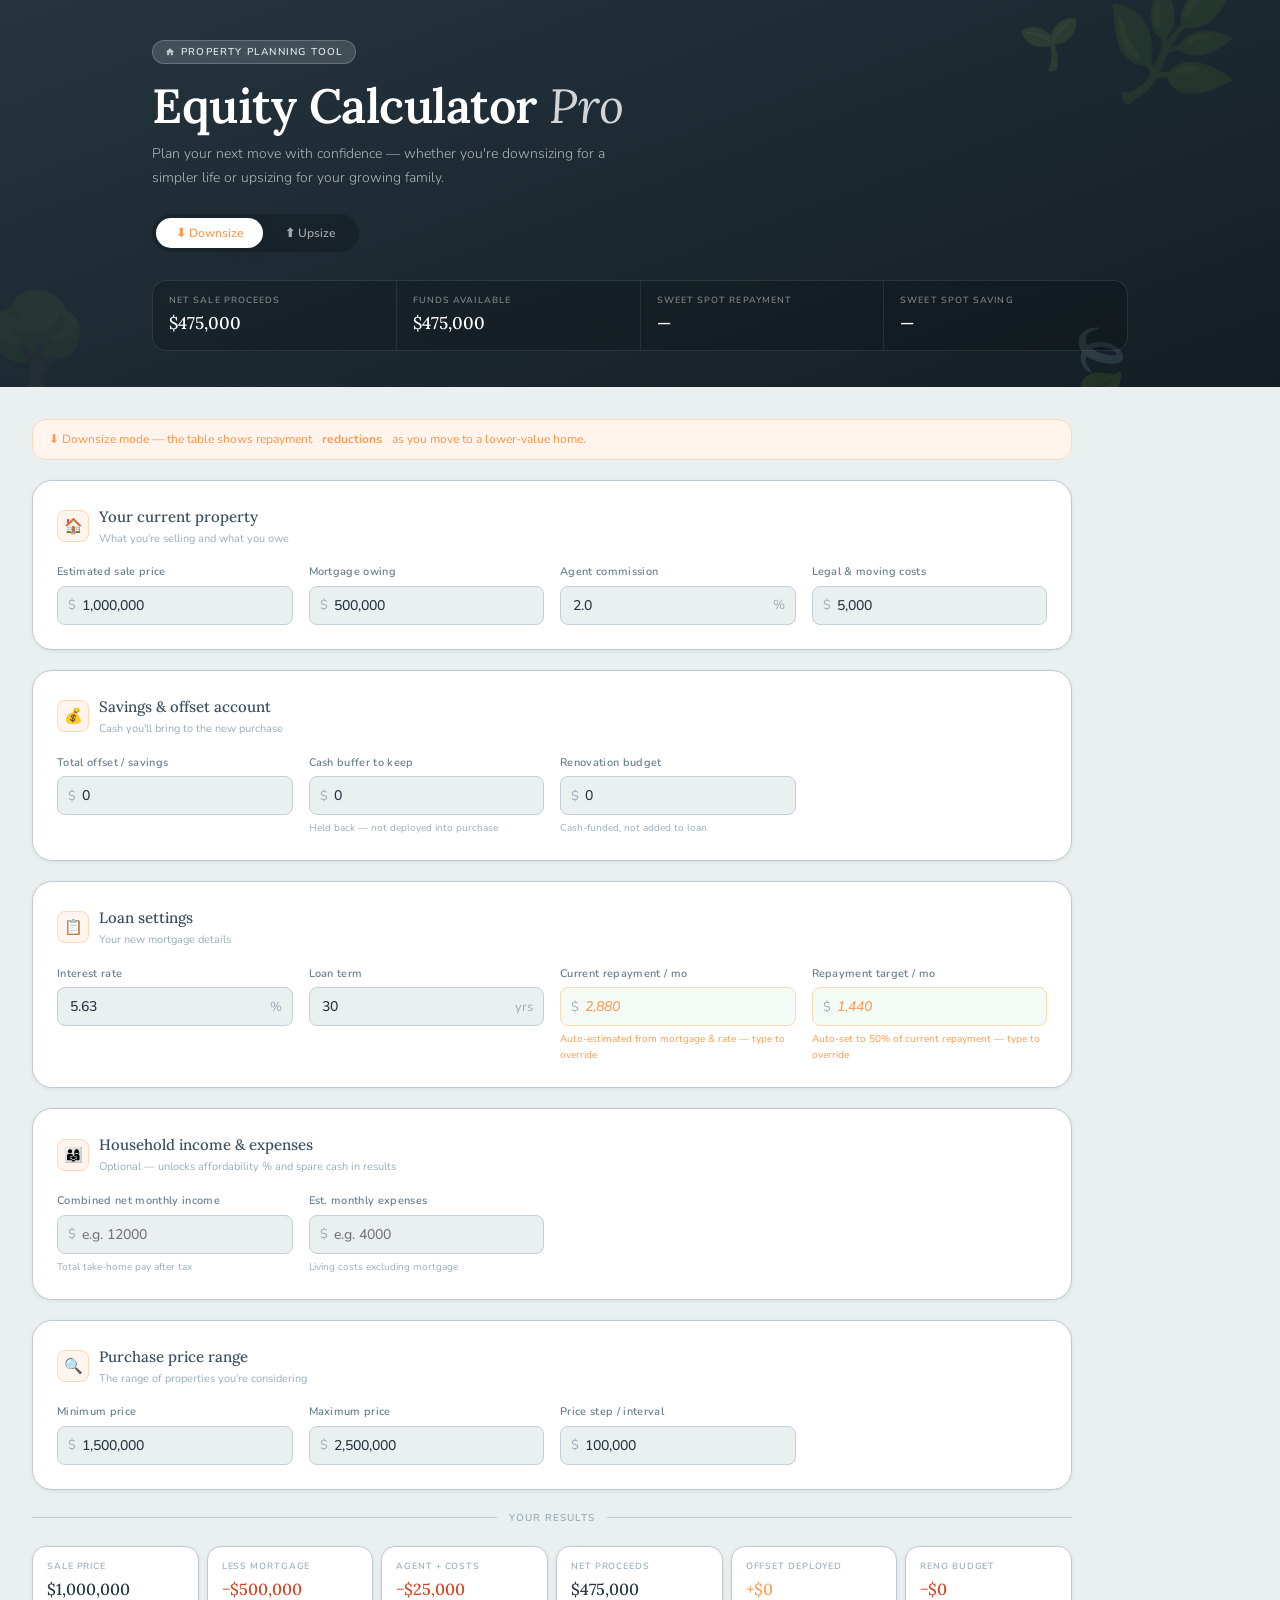
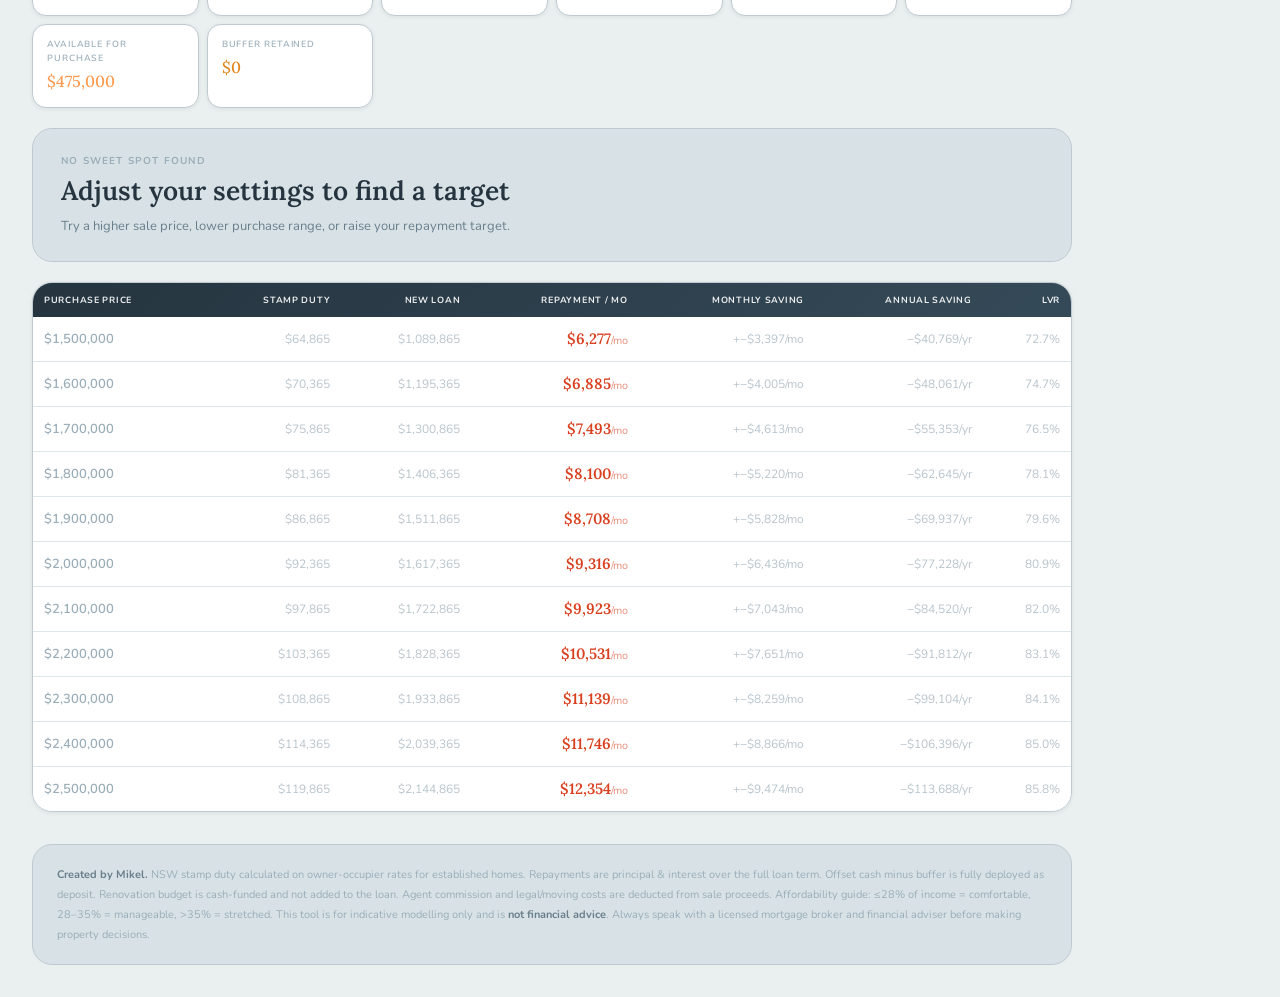
==== EquityPro.html @ c8679373 "Add files via upload" ====
<!DOCTYPE html>
<html lang="en">
<head>
<meta charset="UTF-8">
<meta name="viewport" content="width=device-width, initial-scale=1.0">
<title>Equity Calculator Pro</title>
<link href="https://fonts.googleapis.com/css2?family=Lora:ital,wght@0,400;0,500;0,600;1,400&family=Nunito:wght@300;400;500;600;700&display=swap" rel="stylesheet">
<style>
  :root {
    --sage:       #ff9b51;
    --sage-mid:   #ff8535;
    --sage-pale:  #ffd8b4;
    --sage-wash:  #fff5ee;
    --stone-pale: #bfc9d1;
    --stone-wash: #d8e2e6;
    --cream:      #eaefef;
    --cream2:     #dde6e8;
    --warm-white: #ffffff;
    --ink:        #25343f;
    --ink-mid:    #3d5060;
    --ink-soft:   #6a7f8c;
    --ink-ghost:  #9aadb8;
    --ink-mist:   #c4d0d8;
    --terracotta: #d94020;
    --sky:        #ff9b51;
    --sky-pale:   #fff0e2;
    --gold:       #e08820;
    --green-pill: #2d6a45;
    --green-bg:   #e4f0ea;
    --amber-pill: #8a5e10;
    --amber-bg:   #fdf0d8;
    --rose-pill:  #8a2a2a;
    --rose-bg:    #fae8e8;
    --r:    8px;
    --r-lg: 14px;
    --r-xl: 20px;
    --shadow-sm: 0 1px 4px rgba(37,52,63,0.08);
    --shadow:    0 3px 14px rgba(37,52,63,0.12);
    /* theme tokens — overridden for upsize */
    --t-hdr1: #25343f; --t-hdr2: #1c2830; --t-hdr3: #131d24;
    --t-accent: #ff9b51;
    --t-accent-pale: #fff5ee;
    --t-accent-border: #ffd8b4;
    --t-focus: rgba(255,155,81,0.15);
    --t-th1: #25343f; --t-th2: #354a58;
    --t-sweet1: #fff5ee; --t-sweet2: #ffe8d0; --t-sweet-bd: #ffd8b4;
  }

  body.up {
    --t-hdr1: #1c2830; --t-hdr2: #131d24; --t-hdr3: #0c151a;
    --t-accent: #ff8535;
    --t-accent-pale: #fff0e2;
    --t-accent-border: #ffcc98;
    --t-focus: rgba(255,133,53,0.15);
    --t-th1: #1c2830; --t-th2: #25343f;
    --t-sweet1: #fff0e2; --t-sweet2: #ffdfbc; --t-sweet-bd: #ffcc98;
    background: #e2eaee;
  }

  *, *::before, *::after { box-sizing: border-box; margin: 0; padding: 0; }
  html { scroll-behavior: smooth; }

  body {
    font-family: 'Nunito', sans-serif;
    background: var(--cream);
    color: var(--ink);
    min-height: 100vh;
    font-size: 14px;
    line-height: 1.6;
    transition: background 0.4s ease;
  }

  body::before {
    content: '';
    position: fixed; inset: 0;
    background-image: url("data:image/svg+xml,%3Csvg width='60' height='60' viewBox='0 0 60 60' xmlns='http://www.w3.org/2000/svg'%3E%3Cg fill='none' fill-rule='evenodd'%3E%3Cg fill='%23ff9b51' fill-opacity='0.03'%3E%3Ccircle cx='30' cy='30' r='1'/%3E%3C/g%3E%3C/g%3E%3C/svg%3E");
    pointer-events: none; z-index: 0;
  }

  /* ── HEADER ── */
  .header {
    position: relative; z-index: 1;
    background: linear-gradient(160deg, var(--t-hdr1) 0%, var(--t-hdr2) 55%, var(--t-hdr3) 100%);
    padding: 0; overflow: hidden;
    transition: background 0.4s ease;
  }
  .header-leaves { position: absolute; inset: 0; overflow: hidden; pointer-events: none; }
  .leaf { position: absolute; opacity: 0.12; font-size: 80px; line-height: 1; animation: sway 8s ease-in-out infinite alternate; }
  .leaf:nth-child(1) { top: -10px; right: 40px; font-size: 110px; animation-delay: 0s; }
  .leaf:nth-child(2) { bottom: -15px; right: 140px; font-size: 70px; animation-delay: -3s; }
  .leaf:nth-child(3) { top: 20px; right: 200px; font-size: 50px; animation-delay: -5s; }
  .leaf:nth-child(4) { bottom: 0; left: -20px; font-size: 90px; animation-delay: -2s; opacity: 0.07; }
  @keyframes sway { from { transform: rotate(-4deg) scale(1); } to { transform: rotate(4deg) scale(1.04); } }

  .header-inner { max-width: 1040px; margin: 0 auto; padding: 2.5rem 2rem 2.25rem; position: relative; z-index: 1; }
  .header-eyebrow {
    display: inline-flex; align-items: center; gap: 6px;
    background: rgba(255,255,255,0.15); border: 1px solid rgba(255,255,255,0.2);
    border-radius: 20px; padding: 3px 12px;
    font-size: 10px; letter-spacing: 0.12em; text-transform: uppercase;
    color: rgba(255,255,255,0.85); font-weight: 600; margin-bottom: 1rem;
  }
  .header-eyebrow svg { width: 10px; height: 10px; opacity: 0.8; }
  .header h1 { font-family: 'Lora', Georgia, serif; font-size: clamp(1.9rem, 4.5vw, 3rem); font-weight: 600; color: #fff; line-height: 1.1; margin-bottom: 0.6rem; letter-spacing: -0.01em; }
  .header h1 em { font-style: italic; font-weight: 400; color: rgba(255,255,255,0.8); }
  .header-sub { font-size: 14px; color: rgba(255,255,255,0.65); font-weight: 300; max-width: 500px; line-height: 1.7; }

  .mode-toggle { display: inline-flex; margin-top: 1.5rem; background: rgba(0,0,0,0.2); border-radius: 30px; padding: 4px; gap: 2px; }
  .mode-btn { padding: 7px 20px; border-radius: 26px; font-family: 'Nunito', sans-serif; font-size: 12px; font-weight: 600; border: none; cursor: pointer; transition: all 0.25s ease; color: rgba(255,255,255,0.6); background: transparent; }
  .mode-btn.active { background: #fff; color: var(--t-accent); box-shadow: var(--shadow); }

  .header-stats { display: flex; gap: 0; margin-top: 1.75rem; background: rgba(0,0,0,0.18); border-radius: var(--r-lg); overflow: hidden; border: 1px solid rgba(255,255,255,0.1); flex-wrap: wrap; }
  .hstat { flex: 1; min-width: 130px; padding: 12px 16px; border-right: 1px solid rgba(255,255,255,0.08); }
  .hstat:last-child { border-right: none; }
  .hstat-l { font-size: 9px; letter-spacing: 0.12em; text-transform: uppercase; color: rgba(255,255,255,0.45); font-weight: 600; margin-bottom: 3px; }
  .hstat-v { font-family: 'Lora', serif; font-size: 17px; color: #fff; font-weight: 500; }

  /* ── PAGE ── */
  .page { max-width: 1400px; margin: 0 auto; padding: 2rem; position: relative; z-index: 1; }
  .section-head { display: flex; align-items: center; gap: 10px; margin-bottom: 1rem; }
  .section-icon { width: 32px; height: 32px; background: var(--t-accent-pale); border: 1px solid var(--t-accent-border); border-radius: 8px; display: flex; align-items: center; justify-content: center; font-size: 15px; flex-shrink: 0; transition: background 0.35s, border-color 0.35s; }
  .section-title { font-family: 'Lora', serif; font-size: 15px; font-weight: 500; color: var(--ink-mid); }
  .section-sub { font-size: 11px; color: var(--ink-ghost); margin-top: 1px; }

  .card { background: var(--warm-white); border: 1px solid var(--stone-pale); border-radius: var(--r-xl); padding: 1.5rem; margin-bottom: 1.25rem; box-shadow: var(--shadow-sm); transition: box-shadow 0.2s; }
  .card:hover { box-shadow: var(--shadow); }

  .inner { max-width: 1040px; }
  .input-grid { display: grid; grid-template-columns: repeat(auto-fill, minmax(195px, 1fr)); gap: 1rem; }
  .field { display: flex; flex-direction: column; gap: 5px; }
  .field label { font-size: 11px; font-weight: 600; color: var(--ink-soft); letter-spacing: 0.03em; }
  .field-hint { font-size: 10px; color: var(--ink-ghost); }

  .input-wrap { position: relative; }
  .pfx, .sfx { position: absolute; top: 50%; transform: translateY(-50%); font-size: 13px; color: var(--ink-ghost); pointer-events: none; }
  .pfx { left: 11px; }
  .sfx { right: 11px; }

  input[type="number"], input[type="text"] { width: 100%; background: var(--cream); border: 1.5px solid var(--ink-mist); border-radius: var(--r); color: var(--ink); font-family: 'Nunito', sans-serif; font-size: 14px; font-weight: 500; padding: 9px 12px; outline: none; transition: border-color 0.15s, background 0.15s, box-shadow 0.15s; -moz-appearance: textfield; }
  input[type="number"]::-webkit-inner-spin-button { -webkit-appearance: none; }
  input[type="number"]:focus, input[type="text"]:focus { border-color: var(--t-accent); background: #fff; box-shadow: 0 0 0 3px var(--t-focus); }
  .has-pfx input { padding-left: 24px; }
  .has-sfx input { padding-right: 28px; }

  input.is-auto   { border-color: var(--sage-pale) !important; background: #f4fbf6 !important; color: var(--sage) !important; font-style: italic; }
  input.is-manual { border-color: var(--gold) !important; background: #fffbf0 !important; font-style: normal; }

  .divider { display: flex; align-items: center; gap: 12px; margin: 0.75rem 0 1.25rem; max-width: 1040px; }
  .divider-line { flex: 1; height: 1px; background: var(--stone-pale); }
  .divider-text { font-size: 10px; letter-spacing: 0.1em; text-transform: uppercase; color: var(--ink-ghost); font-weight: 600; }

  .waterfall { display: grid; grid-template-columns: repeat(auto-fill, minmax(155px, 1fr)); gap: 8px; margin-bottom: 1.25rem; max-width: 1040px; }
  .wf { background: var(--warm-white); border: 1px solid var(--stone-pale); border-radius: var(--r-lg); padding: 12px 14px; box-shadow: var(--shadow-sm); transition: box-shadow 0.15s, transform 0.15s; }
  .wf:hover { box-shadow: var(--shadow); transform: translateY(-1px); }
  .wf-l { font-size: 9px; letter-spacing: 0.1em; text-transform: uppercase; color: var(--ink-ghost); margin-bottom: 4px; font-weight: 600; }
  .wf-v { font-family: 'Lora', serif; font-size: 16px; font-weight: 500; color: var(--ink); }
  .wf-v.pos { color: var(--t-accent); }
  .wf-v.neg { color: var(--terracotta); }
  .wf-v.hi  { color: var(--sky); }
  .wf-v.amb { color: var(--gold); }

  /* ── RESULT BANNER ── */
  .result-banner { border-radius: var(--r-xl); padding: 1.5rem 1.75rem; margin-bottom: 1.25rem; position: relative; overflow: hidden; max-width: 1040px; }
  .result-banner.sweet { background: linear-gradient(135deg, var(--t-sweet1) 0%, var(--t-sweet2) 100%); border: 1.5px solid var(--t-sweet-bd); }
  .result-banner.sweet::after { content: '🏡'; position: absolute; right: 1.75rem; top: 50%; transform: translateY(-50%); font-size: 3.5rem; opacity: 0.15; line-height: 1; }
  .result-banner.upsize { background: linear-gradient(135deg, #ddeef8 0%, #c0e0f5 100%); border: 1.5px solid #90c8e8; }
  .result-banner.upsize::after { content: '🔑'; position: absolute; right: 1.75rem; top: 50%; transform: translateY(-50%); font-size: 3.5rem; opacity: 0.15; line-height: 1; }
  .result-banner.none { background: var(--stone-wash); border: 1.5px solid var(--stone-pale); }
  .result-banner.none::after { content: ''; }
  .banner-eyebrow { font-size: 10px; letter-spacing: 0.12em; text-transform: uppercase; color: var(--t-accent); font-weight: 700; margin-bottom: 6px; }
  .result-banner.none .banner-eyebrow { color: var(--ink-ghost); }
  .banner-head { font-family: 'Lora', serif; font-size: clamp(1.2rem, 3vw, 1.65rem); font-weight: 600; color: var(--ink); margin-bottom: 8px; line-height: 1.2; }
  .banner-head .hl { color: var(--t-accent); }
  .banner-sub { font-size: 13px; color: var(--ink-soft); font-weight: 400; line-height: 1.7; max-width: 620px; }

  /* repayment comparison */
  .repay-compare { display: flex; align-items: stretch; gap: 8px; margin: 0.7rem 0; flex-wrap: wrap; }
  .rc { background: rgba(255,255,255,0.7); border: 1px solid rgba(0,0,0,0.07); border-radius: var(--r-lg); padding: 10px 14px; min-width: 110px; }
  .rc-l { font-size: 9px; letter-spacing: 0.1em; text-transform: uppercase; color: var(--ink-ghost); font-weight: 700; margin-bottom: 3px; }
  .rc-est { color: var(--sage); font-size: 8px; margin-left: 3px; }
  .rc-v { font-family: 'Lora', serif; font-size: 1.2rem; font-weight: 600; color: var(--ink); line-height: 1.1; }
  .rc-v .unit { font-size: 0.65em; color: var(--ink-ghost); font-weight: 400; }
  .rc-v.new  { color: var(--t-accent); }
  .rc-v.save { color: var(--green-pill); }
  .rc-v.cost { color: var(--terracotta); }
  .rc-s { font-size: 10px; color: var(--ink-ghost); margin-top: 2px; }
  .rc-arrow { align-self: center; font-size: 1.1rem; color: var(--ink-mist); flex-shrink: 0; }

  /* affordability */
  .afford-strip { display: flex; align-items: center; gap: 8px; flex-wrap: wrap; margin-top: 0.6rem; }
  .af { display: inline-flex; align-items: center; gap: 5px; padding: 5px 12px; border-radius: 20px; font-size: 12px; font-weight: 600; border: 1px solid; }
  .af-good  { background: var(--green-bg); border-color: #a8d5bc; color: var(--green-pill); }
  .af-ok    { background: var(--amber-bg); border-color: #e0c070; color: var(--amber-pill); }
  .af-tight { background: var(--rose-bg);  border-color: #e0a0a0; color: var(--rose-pill); }
  .af-none  { background: var(--stone-wash); border-color: var(--stone-pale); color: var(--ink-ghost); }
  .af-spare-pos { background: var(--green-bg); border-color: #a8d5bc; color: var(--green-pill); }
  .af-spare-neg { background: var(--rose-bg);  border-color: #e0a0a0; color: var(--rose-pill); }

  /* ── TABLE ── */
  .tbl-wrap { border-radius: var(--r-xl); border: 1px solid var(--stone-pale); overflow: hidden; overflow-x: auto; box-shadow: var(--shadow-sm); }
  table { width: 100%; border-collapse: collapse; font-size: 13px; table-layout: auto; }
  thead { background: linear-gradient(135deg, var(--t-th1) 0%, var(--t-th2) 100%); transition: background 0.4s ease; }
  th { padding: 10px 11px; font-size: 9px; letter-spacing: 0.08em; text-transform: uppercase; color: rgba(255,255,255,0.92); font-weight: 700; text-align: right; white-space: nowrap; }
  th:first-child { text-align: left; }
  td { padding: 10px 11px; border-bottom: 1px solid var(--cream2); text-align: right; white-space: nowrap; color: var(--ink-ghost); background: var(--warm-white); transition: background 0.1s; font-weight: 400; font-size: 12px; }
  td:first-child { text-align: left; color: var(--ink); font-weight: 600; font-size: 13px; }
  tr:last-child td { border-bottom: none; }
  tbody tr:nth-child(even):not(.row-free):not(.row-sweet):not(.row-upsweet):not(.row-over) td { background: #f4f7f8; }
  tr:not(.row-free):not(.row-sweet):not(.row-upsweet):not(.row-over):hover td { background: var(--cream); }
  tr.row-free    td { background: #edfaf3; color: var(--ink-ghost); }
  tr.row-free    td:first-child { color: var(--ink); }
  tr.row-sweet   td { background: var(--t-sweet1); color: var(--ink-ghost); }
  tr.row-sweet   td:first-child { color: var(--ink); }
  tr.row-upsweet td { background: #ddeef8; color: var(--ink-ghost); }
  tr.row-upsweet td:first-child { color: var(--ink); }
  tr.row-over    td { color: #b8c4cc; }
  tr.row-over    td:first-child { color: #9aadb8; }

  /* repayment — hero column */
  .td-repay { font-family: 'Lora', serif; font-size: 15px !important; font-weight: 600 !important; color: var(--ink) !important; }
  .td-repay-sweet  { font-family: 'Lora', serif; font-size: 15px !important; font-weight: 600 !important; color: var(--ink) !important; }
  .td-repay-free   { font-family: 'Lora', serif; font-size: 15px !important; font-weight: 600 !important; color: var(--green-pill) !important; }
  .td-repay-over   { font-family: 'Lora', serif; font-size: 15px !important; font-weight: 600 !important; color: var(--terracotta) !important; }

  .saving-pos { color: var(--t-accent) !important; font-weight: 600; font-size: 12px; }
  .saving-neg { color: var(--terracotta) !important; font-weight: 600; font-size: 12px; }
  .repay-over { color: var(--terracotta) !important; }

  /* income table cols — hidden until income entered */
  .income-col { display: none; }
  .show-income .income-col { display: table-cell; }
  .pct-good  { color: var(--green-pill) !important; font-weight: 700 !important; }
  .pct-ok    { color: var(--amber-pill) !important; font-weight: 700 !important; }
  .pct-tight { color: var(--terracotta) !important; font-weight: 700 !important; }
  .sp-pos { color: var(--green-pill) !important; font-weight: 600 !important; }
  .sp-neg { color: var(--terracotta) !important; font-weight: 600 !important; }

  /* ── BADGES ── */
  .badge { display: inline-flex; align-items: center; gap: 3px; font-size: 9px; padding: 2px 8px; border-radius: 20px; letter-spacing: 0.06em; text-transform: uppercase; font-weight: 700; }
  .b-free  { background: var(--green-bg);  color: var(--green-pill); }
  .b-sweet { background: var(--t-sweet1);  color: var(--t-accent);  border: 1px solid var(--t-sweet-bd); }
  .b-up    { background: #ddeef8;           color: #1e6fa8;          border: 1px solid #90c8e8; }
  .b-ok    { background: var(--amber-bg);  color: var(--amber-pill); }
  .b-over  { background: var(--cream2);    color: var(--ink-ghost); }

  /* ── MODE NOTICE ── */
  .mode-notice { display: flex; align-items: center; gap: 10px; background: var(--sky-pale); border: 1px solid #b0d4e8; border-radius: var(--r-lg); padding: 10px 16px; font-size: 12px; color: var(--sky); margin-bottom: 1.25rem; font-weight: 500; max-width: 1040px; }
  .mode-notice.down { background: var(--sage-wash); border-color: var(--sage-pale); color: var(--sage); }

  /* ── FOOTER ── */
  .footer { margin-top: 2rem; padding: 1.25rem 1.5rem; background: var(--stone-wash); border: 1px solid var(--stone-pale); border-radius: var(--r-xl); font-size: 11px; color: var(--ink-ghost); line-height: 1.8; max-width: 1040px; }
  .footer strong { color: var(--ink-soft); }

  /* ── ANIMATIONS ── */
  .card, .result-banner, .tbl-wrap { animation: riseIn 0.35s ease both; }
  .card:nth-child(2) { animation-delay: 0.05s; }
  .card:nth-child(3) { animation-delay: 0.10s; }
  .card:nth-child(4) { animation-delay: 0.15s; }
  .card:nth-child(5) { animation-delay: 0.20s; }
  .card:nth-child(6) { animation-delay: 0.25s; }
  @keyframes riseIn { from { opacity: 0; transform: translateY(8px); } to { opacity: 1; transform: translateY(0); } }

  @media(max-width:640px) {
    .page { padding: 1rem; }
    .header-inner { padding: 1.75rem 1rem 1.5rem; }
    .waterfall { grid-template-columns: 1fr 1fr; }
    .input-grid { grid-template-columns: 1fr 1fr; }
    .hstat { min-width: 100px; }
    .result-banner.sweet::after, .result-banner.upsize::after { display: none; }
    .repay-compare { flex-direction: column; }
  }
  @media(max-width:400px) {
    .input-grid { grid-template-columns: 1fr; }
    .header-stats { flex-direction: column; }
    .hstat { border-right: none; border-bottom: 1px solid rgba(255,255,255,0.08); }
  }
</style>
</head>
<body>

<header class="header">
  <div class="header-leaves" aria-hidden="true">
    <span class="leaf" id="leaf1">🌿</span>
    <span class="leaf" id="leaf2">🍃</span>
    <span class="leaf" id="leaf3">🌱</span>
    <span class="leaf" id="leaf4">🌳</span>
  </div>
  <div class="header-inner">
    <div class="header-eyebrow">
      <svg viewBox="0 0 24 24" fill="currentColor"><path d="M10 20v-6h4v6h5v-8h3L12 3 2 12h3v8z"/></svg>
      Property Planning Tool
    </div>
    <h1>Equity Calculator <em>Pro</em></h1>
    <p class="header-sub">Plan your next move with confidence — whether you're downsizing for a simpler life or upsizing for your growing family.</p>
    <div class="mode-toggle">
      <button class="mode-btn active" id="btnDown" onclick="setMode('down')">⬇ Downsize</button>
      <button class="mode-btn" id="btnUp"   onclick="setMode('up')">⬆ Upsize</button>
    </div>
    <div class="header-stats">
      <div class="hstat"><p class="hstat-l">Net sale proceeds</p><p class="hstat-v" id="hNetSale">—</p></div>
      <div class="hstat"><p class="hstat-l">Funds available</p><p class="hstat-v" id="hFunds">—</p></div>
      <div class="hstat"><p class="hstat-l">Sweet spot repayment</p><p class="hstat-v" id="hRepay">—</p></div>
      <div class="hstat"><p class="hstat-l">Sweet spot saving</p><p class="hstat-v" id="hSaving">—</p></div>
    </div>
  </div>
</header>

<div class="page">

  <div class="mode-notice down inner" id="modeNotice">
    ⬇ Downsize mode — the table shows repayment <strong>reductions</strong> as you move to a lower-value home.
  </div>

  <!-- CURRENT PROPERTY -->
  <div class="card inner">
    <div class="section-head">
      <div class="section-icon">🏠</div>
      <div><p class="section-title">Your current property</p><p class="section-sub">What you're selling and what you owe</p></div>
    </div>
    <div class="input-grid">
      <div class="field">
        <label>Estimated sale price</label>
        <div class="input-wrap has-pfx"><span class="pfx">$</span>
          <input type="number" id="salePrice" value="1000000" step="25000" oninput="calc()">
        </div>
      </div>
      <div class="field">
        <label>Mortgage owing</label>
        <div class="input-wrap has-pfx"><span class="pfx">$</span>
          <input type="number" id="mortgage" value="500000" step="10000" oninput="onMortgageOrRateChange()">
        </div>
      </div>
      <div class="field">
        <label>Agent commission</label>
        <div class="input-wrap has-sfx">
          <input type="number" id="agentPct" value="2.0" step="0.1" min="0" max="5" oninput="calc()">
          <span class="sfx">%</span>
        </div>
      </div>
      <div class="field">
        <label>Legal &amp; moving costs</label>
        <div class="input-wrap has-pfx"><span class="pfx">$</span>
          <input type="number" id="miscCosts" value="5000" step="1000" oninput="calc()">
        </div>
      </div>
    </div>
  </div>

  <!-- SAVINGS -->
  <div class="card inner">
    <div class="section-head">
      <div class="section-icon">💰</div>
      <div><p class="section-title">Savings &amp; offset account</p><p class="section-sub">Cash you'll bring to the new purchase</p></div>
    </div>
    <div class="input-grid">
      <div class="field">
        <label>Total offset / savings</label>
        <div class="input-wrap has-pfx"><span class="pfx">$</span>
          <input type="number" id="offsetTotal" value="0" step="10000" oninput="calc()">
        </div>
      </div>
      <div class="field">
        <label>Cash buffer to keep</label>
        <div class="input-wrap has-pfx"><span class="pfx">$</span>
          <input type="number" id="buffer" value="0" step="10000" oninput="calc()">
        </div>
        <p class="field-hint">Held back — not deployed into purchase</p>
      </div>
      <div class="field">
        <label>Renovation budget</label>
        <div class="input-wrap has-pfx"><span class="pfx">$</span>
          <input type="number" id="reno" value="0" step="10000" oninput="calc()">
        </div>
        <p class="field-hint">Cash-funded, not added to loan</p>
      </div>
    </div>
  </div>

  <!-- LOAN -->
  <div class="card inner">
    <div class="section-head">
      <div class="section-icon">📋</div>
      <div><p class="section-title">Loan settings</p><p class="section-sub">Your new mortgage details</p></div>
    </div>
    <div class="input-grid">
      <div class="field">
        <label>Interest rate</label>
        <div class="input-wrap has-sfx">
          <input type="number" id="rate" value="5.63" step="0.05" min="1" max="15" oninput="onMortgageOrRateChange()">
          <span class="sfx">%</span>
        </div>
      </div>
      <div class="field">
        <label>Loan term</label>
        <div class="input-wrap has-sfx">
          <input type="number" id="loanYears" value="30" step="1" min="5" max="30" oninput="onMortgageOrRateChange()">
          <span class="sfx">yrs</span>
        </div>
      </div>
      <div class="field">
        <label>Current repayment / mo</label>
        <div class="input-wrap has-pfx"><span class="pfx">$</span>
          <input type="number" id="currentRepay" step="100" placeholder="Auto" oninput="onRepayChange()" onblur="onRepayBlur()">
        </div>
        <p class="field-hint" id="repayHint" style="color:var(--sage);">Auto-estimated from mortgage &amp; rate — type to override</p>
      </div>
      <div class="field">
        <label>Repayment target / mo</label>
        <div class="input-wrap has-pfx"><span class="pfx">$</span>
          <input type="number" id="targetRepay" step="500" placeholder="Auto" oninput="onTargetChange()" onblur="onTargetBlur()">
        </div>
        <p class="field-hint" id="targetHint" style="color:var(--sage);">Auto-set to 50% of current repayment — type to override</p>
      </div>
    </div>
  </div>

  <!-- INCOME -->
  <div class="card inner">
    <div class="section-head">
      <div class="section-icon">👨‍👩‍👧</div>
      <div><p class="section-title">Household income &amp; expenses</p><p class="section-sub">Optional — unlocks affordability % and spare cash in results</p></div>
    </div>
    <div class="input-grid">
      <div class="field">
        <label>Combined net monthly income</label>
        <div class="input-wrap has-pfx"><span class="pfx">$</span>
          <input type="number" id="netIncome" value="" step="500" placeholder="e.g. 12000" oninput="calc()">
        </div>
        <p class="field-hint">Total take-home pay after tax</p>
      </div>
      <div class="field">
        <label>Est. monthly expenses</label>
        <div class="input-wrap has-pfx"><span class="pfx">$</span>
          <input type="number" id="monthlyExp" value="" step="250" placeholder="e.g. 4000" oninput="calc()">
        </div>
        <p class="field-hint">Living costs excluding mortgage</p>
      </div>
    </div>
  </div>

  <!-- PURCHASE RANGE -->
  <div class="card inner">
    <div class="section-head">
      <div class="section-icon">🔍</div>
      <div><p class="section-title">Purchase price range</p><p class="section-sub">The range of properties you're considering</p></div>
    </div>
    <div class="input-grid">
      <div class="field">
        <label>Minimum price</label>
        <div class="input-wrap has-pfx"><span class="pfx">$</span>
          <input type="number" id="priceMin" value="1500000" step="50000" oninput="calc()">
        </div>
      </div>
      <div class="field">
        <label>Maximum price</label>
        <div class="input-wrap has-pfx"><span class="pfx">$</span>
          <input type="number" id="priceMax" value="2500000" step="50000" oninput="calc()">
        </div>
      </div>
      <div class="field">
        <label>Price step / interval</label>
        <div class="input-wrap has-pfx"><span class="pfx">$</span>
          <input type="number" id="priceStep" value="100000" step="10000" min="10000" oninput="calc()">
        </div>
      </div>
    </div>
  </div>

  <div class="divider inner"><div class="divider-line"></div><span class="divider-text">Your results</span><div class="divider-line"></div></div>

  <div class="waterfall" id="waterfall"></div>
  <div id="resultBanner"></div>

  <div class="tbl-wrap inner" id="tblWrap">
    <table>
      <thead>
        <tr>
          <th>Purchase price</th>
          <th>Stamp duty</th>
          <th>New loan</th>
          <th>Repayment / mo</th>
          <th id="thSaving">Monthly saving</th>
          <th id="thAnnual">Annual saving</th>
          <th class="income-col">% of income</th>
          <th>LVR</th>
        </tr>
      </thead>
      <tbody id="tbody"></tbody>
    </table>
  </div>

  <div class="footer">
    <strong>Created by Mikel.</strong> NSW stamp duty calculated on owner-occupier rates for established homes. Repayments are principal &amp; interest over the full loan term. Offset cash minus buffer is fully deployed as deposit. Renovation budget is cash-funded and not added to the loan. Agent commission and legal/moving costs are deducted from sale proceeds. Affordability guide: ≤28% of income = comfortable, 28–35% = manageable, &gt;35% = stretched. This tool is for indicative modelling only and is <strong>not financial advice</strong>. Always speak with a licensed mortgage broker and financial adviser before making property decisions.
  </div>

</div>

<script>
  let mode = 'down';
  let repayManual = false;
  let targetManual = false;

  /* ── HELPERS ── */
  function v(id) { return parseFloat(document.getElementById(id).value.replace(/,/g, '')) || 0; }
  function fmtInputVal(n) { return n > 0 ? Math.round(n).toLocaleString('en-AU') : ''; }
  function fmtAUD(n) {
    if (isNaN(n) || n === null) return '—';
    const s = '$' + Math.abs(Math.round(n)).toLocaleString('en-AU');
    return n < 0 ? '−' + s : s;
  }
  function fmtPct(n) { return isNaN(n) ? '—' : n.toFixed(1) + '%'; }

  // NSW Transfer Duty — 2025-26 rates (Revenue NSW, effective 1 July 2025)
  function sdNSW(p) {
    if (p <= 0)       return 0;
    if (p <= 17000)   return p * 0.0125;                        // $1.25 per $100
    if (p <= 36000)   return 212.50  + (p-17000) * 0.015;      // + $1.50 per $100
    if (p <= 97000)   return 497.50  + (p-36000) * 0.0175;     // + $1.75 per $100
    if (p <= 364000)  return 1564.50 + (p-97000) * 0.035;      // + $3.50 per $100
    if (p <= 1212000) return 10909.50+ (p-364000)* 0.045;      // + $4.50 per $100
    if (p <= 3721000) return 49024.50+ (p-1212000)*0.055;      // + $5.50 per $100
    return 186667    + (p-3721000)  * 0.07;                    // premium: + $7.00 per $100
  }

  function rpay(loan, rate, years) {
    if (loan <= 0 || rate <= 0) return 0;
    const r = rate/12, n = years*12;
    return loan * r * Math.pow(1+r,n) / (Math.pow(1+r,n)-1);
  }

  /* ── AUTO-ESTIMATE REPAYMENT ── */
  function autoEstimate() {
    return rpay(v('mortgage'), v('rate')/100, v('loanYears'));
  }

  function syncRepayField() {
    const el   = document.getElementById('currentRepay');
    const hint = document.getElementById('repayHint');
    if (!repayManual) {
      const est = autoEstimate();
      el.value = fmtInputVal(est);
      el.classList.add('is-auto');
      el.classList.remove('is-manual');
      hint.style.color = 'var(--sage)';
      hint.textContent = 'Auto-estimated from mortgage & rate — type to override';
    } else {
      el.classList.remove('is-auto');
      el.classList.add('is-manual');
      hint.style.color = 'var(--gold)';
      hint.textContent = 'Manually entered — clear field to revert to auto-estimate';
    }
  }

  function onRepayChange() {
    repayManual = true;
    syncRepayField();
    calc();
  }

  function onRepayBlur() {
    const el = document.getElementById('currentRepay');
    if (el.value.trim() === '') {
      repayManual = false;
      syncRepayField();
      calc();
    }
  }

  function syncTargetField(currRepay) {
    const el   = document.getElementById('targetRepay');
    const hint = document.getElementById('targetHint');
    if (!targetManual) {
      const auto = Math.round(currRepay * 0.5);
      el.value = fmtInputVal(auto);
      el.classList.add('is-auto');
      el.classList.remove('is-manual');
      hint.style.color = 'var(--sage)';
      hint.textContent = 'Auto-set to 50% of current repayment — type to override';
    } else {
      el.classList.remove('is-auto');
      el.classList.add('is-manual');
      hint.style.color = 'var(--gold)';
      hint.textContent = 'Manually entered — clear field to revert to auto';
    }
  }

  function onTargetChange() {
    targetManual = true;
    syncTargetField(repayManual ? v('currentRepay') : autoEstimate());
    calc();
  }

  function onTargetBlur() {
    const el = document.getElementById('targetRepay');
    if (el.value.trim() === '') {
      targetManual = false;
      syncTargetField(repayManual ? v('currentRepay') : autoEstimate());
      calc();
    }
  }

  function onMortgageOrRateChange() {
    if (!repayManual) syncRepayField();
    calc();
  }

  /* ── MODE TOGGLE ── */
  function setMode(m) {
    mode = m;
    document.getElementById('btnDown').className = 'mode-btn' + (m==='down' ? ' active' : '');
    document.getElementById('btnUp').className   = 'mode-btn' + (m==='up'   ? ' active' : '');

    // Recolour whole app
    document.body.classList.toggle('up', m === 'up');

    // Swap decorative icons
    const icons = m === 'up' ? ['🏙','🏘','🔑','🏗'] : ['🌿','🍃','🌱','🌳'];
    ['leaf1','leaf2','leaf3','leaf4'].forEach((id,i) => {
      const el = document.getElementById(id);
      if (el) el.textContent = icons[i];
    });

    const notice = document.getElementById('modeNotice');
    if (m === 'down') {
      notice.className = 'mode-notice down';
      notice.innerHTML = '⬇ Downsize mode — the table shows repayment <strong>reductions</strong> as you move to a lower-value home.';
      document.getElementById('thSaving').textContent = 'Monthly saving';
      document.getElementById('thAnnual').textContent = 'Annual saving';
    } else {
      notice.className = 'mode-notice';
      notice.innerHTML = '⬆ Upsize mode — the table shows the <strong>additional repayment</strong> required as you move to a higher-value home.';
      document.getElementById('thSaving').textContent = 'Extra / mo';
      document.getElementById('thAnnual').textContent = 'Extra / yr';
    }
    calc();
  }

  /* ── MAIN CALC ── */
  function calc() {
    const sale     = v('salePrice');
    const mortgage = v('mortgage');
    const agentPct = v('agentPct');
    const misc     = v('miscCosts');
    const offset   = v('offsetTotal');
    const buffer   = v('buffer');
    const reno     = v('reno');
    const rateAnn  = v('rate') / 100;
    const years    = v('loanYears');
    const target   = v('targetRepay');
    const pMin     = v('priceMin');
    const pMax     = v('priceMax');
    const pStep    = Math.max(v('priceStep'), 1000);
    const income   = v('netIncome');
    const expenses = v('monthlyExp');
    const hasIncome = income > 0;

    const currRepay = repayManual ? v('currentRepay') : autoEstimate();
    if (!targetManual) syncTargetField(currRepay);

    const agentCost    = sale * agentPct / 100;
    const netSale      = sale - mortgage - agentCost - misc;
    const offsetDeploy = Math.max(0, offset - buffer);
    const funds        = netSale + offsetDeploy - reno;

    // Income helpers
    function pct(r)  { return hasIncome && r > 0 ? r / income * 100 : null; }
    function sp(r)   { return hasIncome ? income - expenses - r : null; }
    function pctCls(p) { if (p===null) return ''; if (p<=28) return 'pct-good'; if (p<=35) return 'pct-ok'; return 'pct-tight'; }
    function afCls(p)  { if (p===null) return 'af-none'; if (p<=28) return 'af-good'; if (p<=35) return 'af-ok'; return 'af-tight'; }
    function afTxt(p)  {
      if (p===null) return 'Enter income above to see affordability';
      if (p<=28) return p.toFixed(1)+'% of income — comfortable';
      if (p<=35) return p.toFixed(1)+'% of income — manageable';
      return p.toFixed(1)+'% of income — stretched';
    }

    // Show/hide income columns
    document.getElementById('tblWrap').classList.toggle('show-income', hasIncome);

    // Header
    document.getElementById('hNetSale').textContent = fmtAUD(netSale);
    document.getElementById('hFunds').textContent   = fmtAUD(funds);

    // Waterfall
    document.getElementById('waterfall').innerHTML = `
      <div class="wf"><p class="wf-l">Sale price</p><p class="wf-v">${fmtAUD(sale)}</p></div>
      <div class="wf"><p class="wf-l">Less mortgage</p><p class="wf-v neg">−${fmtAUD(mortgage)}</p></div>
      <div class="wf"><p class="wf-l">Agent + costs</p><p class="wf-v neg">−${fmtAUD(agentCost+misc)}</p></div>
      <div class="wf"><p class="wf-l">Net proceeds</p><p class="wf-v">${fmtAUD(netSale)}</p></div>
      <div class="wf"><p class="wf-l">Offset deployed</p><p class="wf-v pos">+${fmtAUD(offsetDeploy)}</p></div>
      <div class="wf"><p class="wf-l">Reno budget</p><p class="wf-v neg">−${fmtAUD(reno)}</p></div>
      <div class="wf"><p class="wf-l">Available for purchase</p><p class="wf-v hi">${fmtAUD(funds)}</p></div>
      <div class="wf"><p class="wf-l">Buffer retained</p><p class="wf-v amb">${fmtAUD(buffer)}</p></div>
    `;

    // Price rows
    const prices = [];
    for (let p = pMin; p <= pMax+0.5; p += pStep) { prices.push(Math.round(p)); if (prices.length>100) break; }

    const rows = prices.map(p => {
      const stamp   = sdNSW(p);
      const deposit = funds - stamp;
      const loan    = Math.max(0, p - deposit);
      const r       = rpay(loan, rateAnn, years);
      const diff    = currRepay - r;
      return { p, stamp, deposit, loan, r, diff, lvr: p>0 ? loan/p*100 : 0 };
    });

    // Sweet spot
    let sweetRow = null;
    if (mode === 'down') {
      for (let i = rows.length-1; i >= 0; i--) { if (rows[i].r > 0 && rows[i].r < target) { sweetRow = rows[i]; break; } }
    } else {
      for (let i = 0; i < rows.length; i++) { if (rows[i].r <= target) sweetRow = rows[i]; }
    }
    const freeRow = rows.find(r => r.loan === 0);

    // Header stats
    if (sweetRow) {
      document.getElementById('hRepay').textContent  = fmtAUD(sweetRow.r)+'/mo';
      document.getElementById('hSaving').textContent = fmtAUD(Math.abs(sweetRow.diff))+'/mo';
    } else {
      document.getElementById('hRepay').textContent  = '—';
      document.getElementById('hSaving').textContent = '—';
    }

    // Build repay comparison + affordability strip HTML
    function compareHTML(newR) {
      const isEst  = !repayManual;
      const diff   = currRepay - newR;
      const isDown = diff >= 0;
      const p      = pct(newR);
      const s      = sp(newR);

      const cmp = currRepay > 0 ? `
        <div class="repay-compare">
          <div class="rc">
            <p class="rc-l">Current repayment${isEst ? '<span class="rc-est">EST</span>' : ''}</p>
            <p class="rc-v">${fmtAUD(currRepay)}<span class="unit">/mo</span></p>
            <p class="rc-s">${fmtAUD(currRepay*12)}/yr</p>
          </div>
          <div class="rc-arrow">→</div>
          <div class="rc">
            <p class="rc-l">New repayment</p>
            <p class="rc-v new">${newR===0?'Nil':fmtAUD(newR)}<span class="unit">${newR>0?'/mo':''}</span></p>
            <p class="rc-s">${newR===0?'Mortgage free':fmtAUD(newR*12)+'/yr'}</p>
          </div>
          <div class="rc-arrow">=</div>
          <div class="rc">
            <p class="rc-l">${isDown?'You save':'Extra cost'}</p>
            <p class="rc-v ${isDown?'save':'cost'}">${isDown?'':'+'}${fmtAUD(Math.abs(diff))}<span class="unit">/mo</span></p>
            <p class="rc-s">${isDown?'':'+'}${fmtAUD(Math.abs(diff*12))}/yr</p>
          </div>
        </div>` : `
        <div class="repay-compare">
          <div class="rc">
            <p class="rc-l">New repayment</p>
            <p class="rc-v new">${fmtAUD(newR)}<span class="unit">/mo</span></p>
            <p class="rc-s">${fmtAUD(newR*12)}/yr</p>
          </div>
        </div>`;

      const af = `
        <div class="afford-strip">
          <span class="af ${afCls(p)}">${afTxt(p)}</span>
          ${hasIncome && s!==null ? `<span class="af ${s>=0?'af-spare-pos':'af-spare-neg'}">${s>=0?'💚':'⚠️'} ${s>=0?fmtAUD(s):'−'+fmtAUD(Math.abs(s))} spare/mo${expenses>0?' after expenses':''}</span>` : ''}
        </div>`;

      return cmp + af;
    }

    // Banner
    const banner = document.getElementById('resultBanner');
    if (mode === 'down') {
      if (sweetRow) {
        banner.innerHTML = `
          <div class="result-banner sweet">
            <p class="banner-eyebrow">✦ Sweet spot — best value downsize</p>
            <p class="banner-head">Buy at ${fmtAUD(sweetRow.p)} → <span class="hl">${fmtAUD(sweetRow.r)}/mo</span></p>
            ${compareHTML(sweetRow.r)}
            <p class="banner-sub" style="margin-top:0.5rem;">New loan ${fmtAUD(sweetRow.loan)} · LVR ${fmtPct(sweetRow.lvr)} · Stamp duty ${fmtAUD(sweetRow.stamp)} · Buffer ${fmtAUD(buffer)}</p>
          </div>`;
      } else if (freeRow) {
        banner.innerHTML = `
          <div class="result-banner sweet">
            <p class="banner-eyebrow">✦ Exceptional result — mortgage free</p>
            <p class="banner-head">Buy at ${fmtAUD(freeRow.p)} with <span class="hl">no mortgage</span></p>
            ${compareHTML(0)}
            <p class="banner-sub" style="margin-top:0.5rem;">Your equity fully covers this purchase. Buffer retained: ${fmtAUD(buffer)}.</p>
          </div>`;
      } else {
        banner.innerHTML = `
          <div class="result-banner none">
            <p class="banner-eyebrow">No sweet spot found</p>
            <p class="banner-head">Adjust your settings to find a target</p>
            <p class="banner-sub">Try a higher sale price, lower purchase range, or raise your repayment target.</p>
          </div>`;
      }
    } else {
      if (sweetRow) {
        banner.innerHTML = `
          <div class="result-banner upsize">
            <p class="banner-eyebrow">🔑 Best value upsize within your target</p>
            <p class="banner-head">Buy at ${fmtAUD(sweetRow.p)} → <span class="hl">${fmtAUD(sweetRow.r)}/mo</span></p>
            ${compareHTML(sweetRow.r)}
            <p class="banner-sub" style="margin-top:0.5rem;">New loan ${fmtAUD(sweetRow.loan)} · LVR ${fmtPct(sweetRow.lvr)} · Stamp duty ${fmtAUD(sweetRow.stamp)} · Buffer ${fmtAUD(buffer)}</p>
          </div>`;
      } else {
        banner.innerHTML = `
          <div class="result-banner none">
            <p class="banner-eyebrow">No result within target</p>
            <p class="banner-head">All options exceed your repayment target</p>
            <p class="banner-sub">Try raising your repayment target, increasing your sale price, or adjusting the purchase range.</p>
          </div>`;
      }
    }

    // Table
    const tbody = document.getElementById('tbody');
    tbody.innerHTML = '';
    rows.forEach(row => {
      const { p, stamp, deposit, loan, r, diff, lvr } = row;
      const isFree  = loan === 0;
      const isSweet = sweetRow && p === sweetRow.p;
      const isOver  = mode==='down' ? (r >= target && !isFree) : (r > target);

      let rowClass='', badge='', bClass='';
      if (isFree)                    { rowClass='row-free';    badge='✦ Mortgage free'; bClass='b-free'; }
      else if (isSweet&&mode==='down'){ rowClass='row-sweet';  badge='✦ Sweet spot';    bClass='b-sweet';}
      else if (isSweet&&mode==='up') { rowClass='row-upsweet'; badge='🔑 Best value';   bClass='b-up';   }
      else if (!isOver)              { badge='On target';                                bClass='b-ok';   }
      else                           { rowClass='row-over';    badge=mode==='down'?'Over target':'Over budget'; bClass='b-over'; }

      const diffD = mode==='down'
        ? `${diff>=0?'':'+'}${fmtAUD(diff)}/mo`
        : `${diff<0?'+'+fmtAUD(Math.abs(diff)):fmtAUD(diff)}/mo`;
      const annD = mode==='down'
        ? `${fmtAUD(diff*12)}/yr`
        : `${diff<0?'+'+fmtAUD(Math.abs(diff*12)):fmtAUD(diff*12)}/yr`;

      const pp = pct(r), ss = sp(r);
      const pctD = hasIncome
        ? (isFree ? '<span class="pct-good">0%</span>' : `<span class="${pctCls(pp)}">${pp!==null?pp.toFixed(1)+'%':'—'}</span>`)
        : '<span style="color:var(--ink-ghost)">—</span>';
      const spD = hasIncome
        ? (isFree ? `<span class="sp-pos">${fmtAUD(income-expenses)}</span>`
                  : `<span class="${ss>=0?'sp-pos':'sp-neg'}">${ss>=0?fmtAUD(ss):'−'+fmtAUD(Math.abs(ss))}</span>`)
        : '<span style="color:var(--ink-ghost)">—</span>';

      const repayTdClass = isFree ? 'td-repay-free' : isSweet ? 'td-repay-sweet' : isOver ? 'td-repay-over' : 'td-repay';

      const tr = document.createElement('tr');
      if (rowClass) tr.className = rowClass;
      tr.innerHTML = `
        <td>${fmtAUD(p)}</td>
        <td>${fmtAUD(stamp)}</td>
        <td>${isFree?'—':fmtAUD(loan)}</td>
        <td class="${repayTdClass}">${isFree?'Nil':fmtAUD(r)}<span style="font-size:0.72em;font-weight:400;opacity:0.6;font-family:'Nunito',sans-serif">/mo</span></td>
        <td>${diffD}</td>
        <td>${annD}</td>
        <td class="income-col">${pctD}</td>
        <td>${isFree?'0.0%':fmtPct(lvr)}</td>
      `;
      tbody.appendChild(tr);
    });
  }

  // Convert all $ inputs to text with comma formatting
  document.querySelectorAll('.has-pfx input[type="number"]').forEach(el => {
    el.setAttribute('type', 'text');
    el.setAttribute('inputmode', 'numeric');
    const raw = parseFloat(el.value) || 0;
    if (raw > 0) el.value = raw.toLocaleString('en-AU');
    el.addEventListener('focus', function() {
      this.value = this.value.replace(/,/g, '');
    });
    el.addEventListener('blur', function() {
      const raw = parseFloat(this.value.replace(/,/g, ''));
      if (!isNaN(raw) && this.value.trim() !== '') {
        this.value = Math.round(raw).toLocaleString('en-AU');
      }
    });
  });

  // Init
  syncRepayField();
  calc();
</script>
</body>
</html>
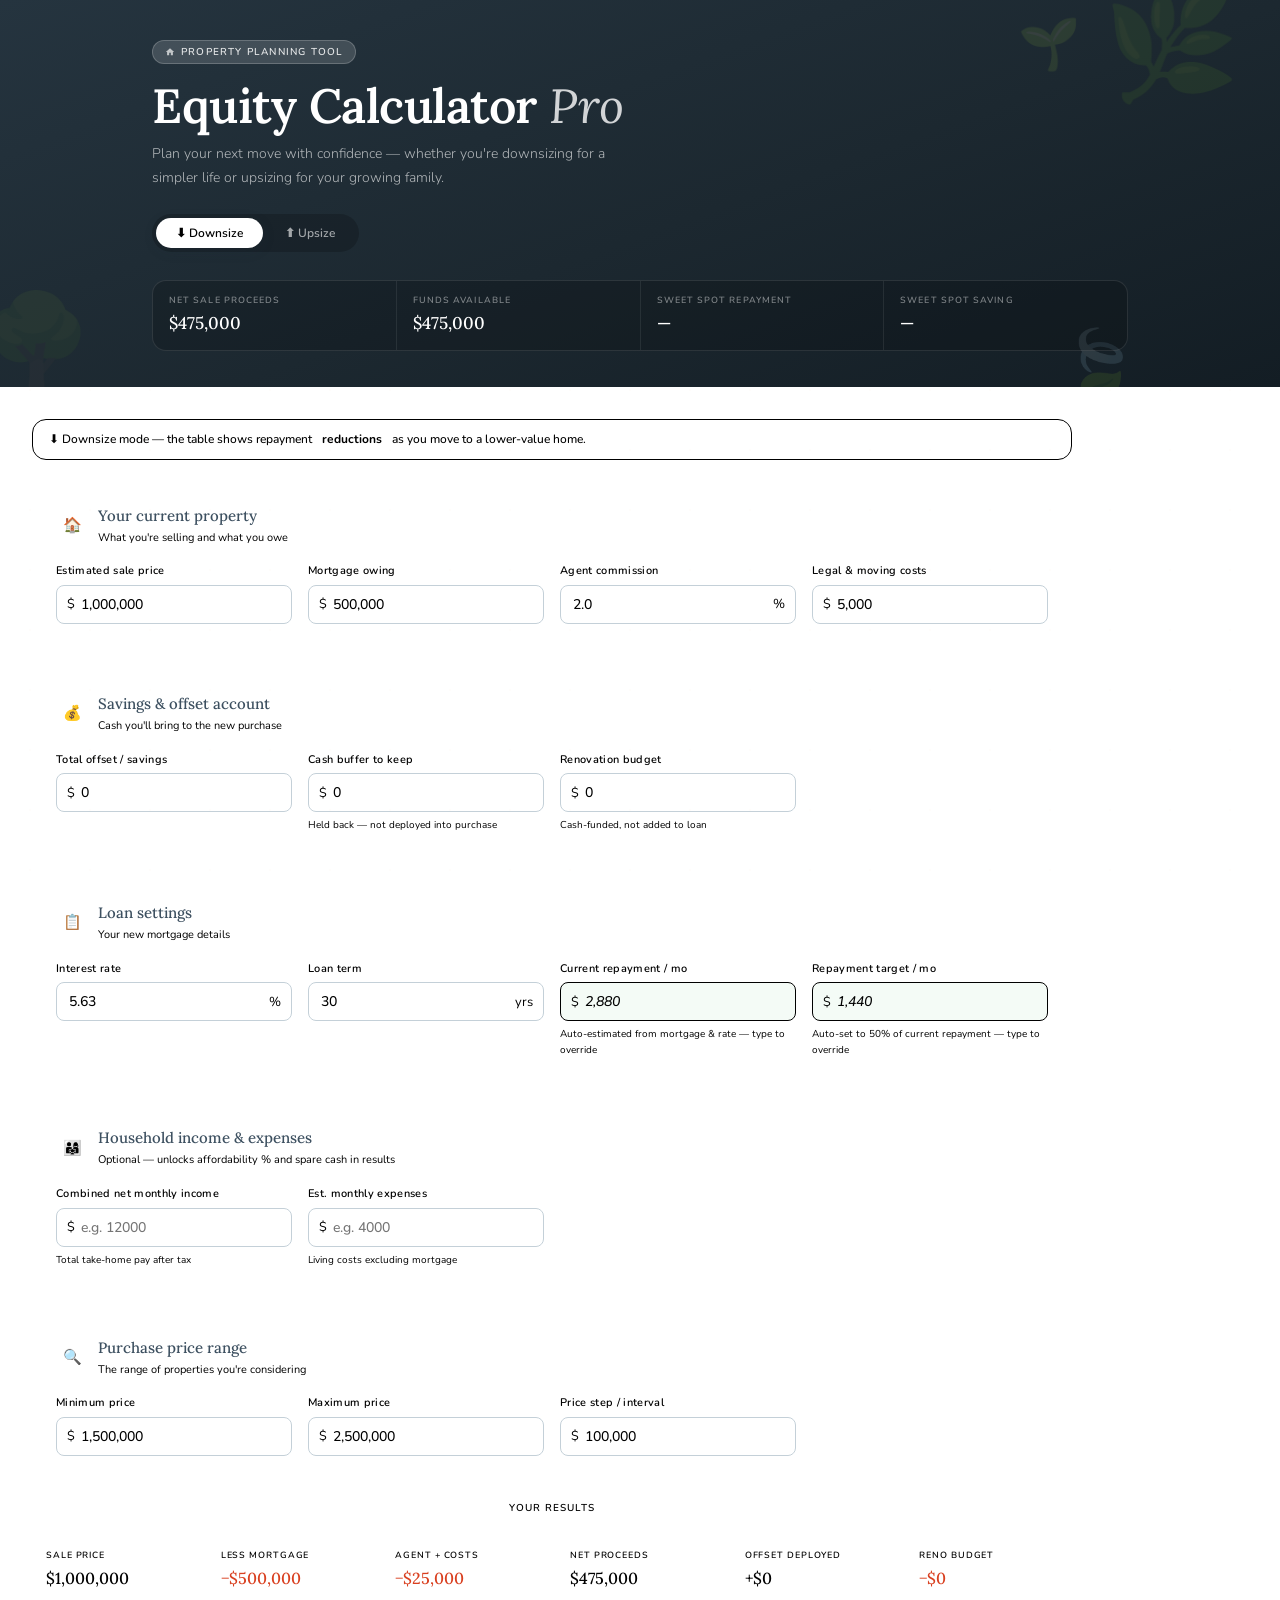
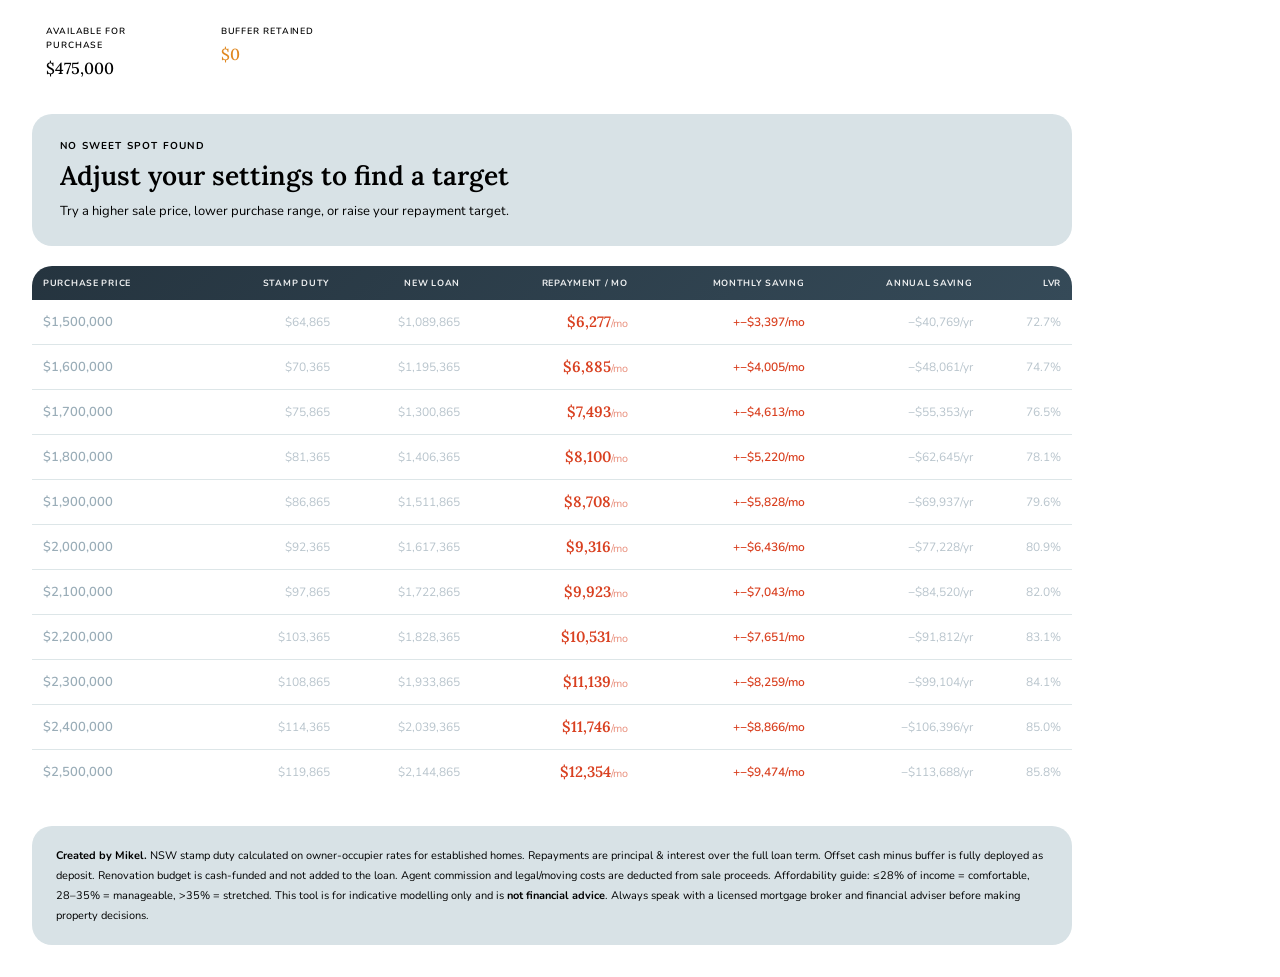
==== commit f6ae2bd4: "Add files via upload" ====
--- a/EquityPro.html
+++ b/EquityPro.html
@@ -5,24 +5,26 @@
 <meta name="viewport" content="width=device-width, initial-scale=1.0">
 <title>Equity Calculator Pro</title>
 <link href="https://fonts.googleapis.com/css2?family=Lora:ital,wght@0,400;0,500;0,600;1,400&family=Nunito:wght@300;400;500;600;700&display=swap" rel="stylesheet">
+<link rel="stylesheet" href="styles/tokens.css">
 <style>
   :root {
-    --sage:       #ff9b51;
-    --sage-mid:   #ff8535;
-    --sage-pale:  #ffd8b4;
-    --sage-wash:  #fff5ee;
-    --stone-pale: #bfc9d1;
+    /* aliases → shared tokens */
+    --sage:       var(--orange);
+    --sage-mid:   var(--orange-mid);
+    --sage-pale:  var(--orange-bd);
+    --sage-wash:  var(--orange-pale);
+    --stone-pale: var(--mid);
+    --cream:      var(--bg);
+    --warm-white: var(--white);
+    --ink:        var(--dark);
+    --sky:        var(--orange);
+
+    /* EquityPro-specific */
     --stone-wash: #d8e2e6;
-    --cream:      #eaefef;
     --cream2:     #dde6e8;
-    --warm-white: #ffffff;
-    --ink:        #25343f;
     --ink-mid:    #3d5060;
-    --ink-soft:   #6a7f8c;
-    --ink-ghost:  #9aadb8;
     --ink-mist:   #c4d0d8;
     --terracotta: #d94020;
-    --sky:        #ff9b51;
     --sky-pale:   #fff0e2;
     --gold:       #e08820;
     --green-pill: #2d6a45;
@@ -31,19 +33,23 @@
     --amber-bg:   #fdf0d8;
     --rose-pill:  #8a2a2a;
     --rose-bg:    #fae8e8;
+
+    /* radii */
     --r:    8px;
     --r-lg: 14px;
     --r-xl: 20px;
-    --shadow-sm: 0 1px 4px rgba(37,52,63,0.08);
-    --shadow:    0 3px 14px rgba(37,52,63,0.12);
+
+    /* shadow override (tighter than shared default) */
+    --shadow: 0 3px 14px rgba(37,52,63,0.12);
+
     /* theme tokens — overridden for upsize */
     --t-hdr1: #25343f; --t-hdr2: #1c2830; --t-hdr3: #131d24;
-    --t-accent: #ff9b51;
-    --t-accent-pale: #fff5ee;
-    --t-accent-border: #ffd8b4;
+    --t-accent: var(--orange);
+    --t-accent-pale: var(--orange-pale);
+    --t-accent-border: var(--orange-bd);
     --t-focus: rgba(255,155,81,0.15);
     --t-th1: #25343f; --t-th2: #354a58;
-    --t-sweet1: #fff5ee; --t-sweet2: #ffe8d0; --t-sweet-bd: #ffd8b4;
+    --t-sweet1: var(--orange-pale); --t-sweet2: #ffe8d0; --t-sweet-bd: var(--orange-bd);
   }
 
   body.up {
@@ -482,6 +488,7 @@
           <th id="thSaving">Monthly saving</th>
           <th id="thAnnual">Annual saving</th>
           <th class="income-col">% of income</th>
+          <th class="income-col">Spare / mo</th>
           <th>LVR</th>
         </tr>
       </thead>
@@ -840,12 +847,11 @@
 
       const pp = pct(r), ss = sp(r);
       const pctD = hasIncome
-        ? (isFree ? '<span class="pct-good">0%</span>' : `<span class="${pctCls(pp)}">${pp!==null?pp.toFixed(1)+'%':'—'}</span>`)
-        : '<span style="color:var(--ink-ghost)">—</span>';
+        ? (isFree ? '0%' : `${pp!==null?pp.toFixed(1)+'%':'—'}`)
+        : '—';
       const spD = hasIncome
-        ? (isFree ? `<span class="sp-pos">${fmtAUD(income-expenses)}</span>`
-                  : `<span class="${ss>=0?'sp-pos':'sp-neg'}">${ss>=0?fmtAUD(ss):'−'+fmtAUD(Math.abs(ss))}</span>`)
-        : '<span style="color:var(--ink-ghost)">—</span>';
+        ? (isFree ? fmtAUD(income-expenses) : `${ss>=0?fmtAUD(ss):'−'+fmtAUD(Math.abs(ss))}`)
+        : '—';
 
       const repayTdClass = isFree ? 'td-repay-free' : isSweet ? 'td-repay-sweet' : isOver ? 'td-repay-over' : 'td-repay';
 
@@ -856,9 +862,10 @@
         <td>${fmtAUD(stamp)}</td>
         <td>${isFree?'—':fmtAUD(loan)}</td>
         <td class="${repayTdClass}">${isFree?'Nil':fmtAUD(r)}<span style="font-size:0.72em;font-weight:400;opacity:0.6;font-family:'Nunito',sans-serif">/mo</span></td>
-        <td>${diffD}</td>
+        <td style="font-weight:600;color:${diff>=0?'var(--green-pill)':'var(--terracotta)'}">${diffD}</td>
         <td>${annD}</td>
         <td class="income-col">${pctD}</td>
+        <td class="income-col" style="color:${hasIncome&&ss!==null?(ss>=0?'var(--dark)':'var(--terracotta)'):''}">${spD}</td>
         <td>${isFree?'0.0%':fmtPct(lvr)}</td>
       `;
       tbody.appendChild(tr);
